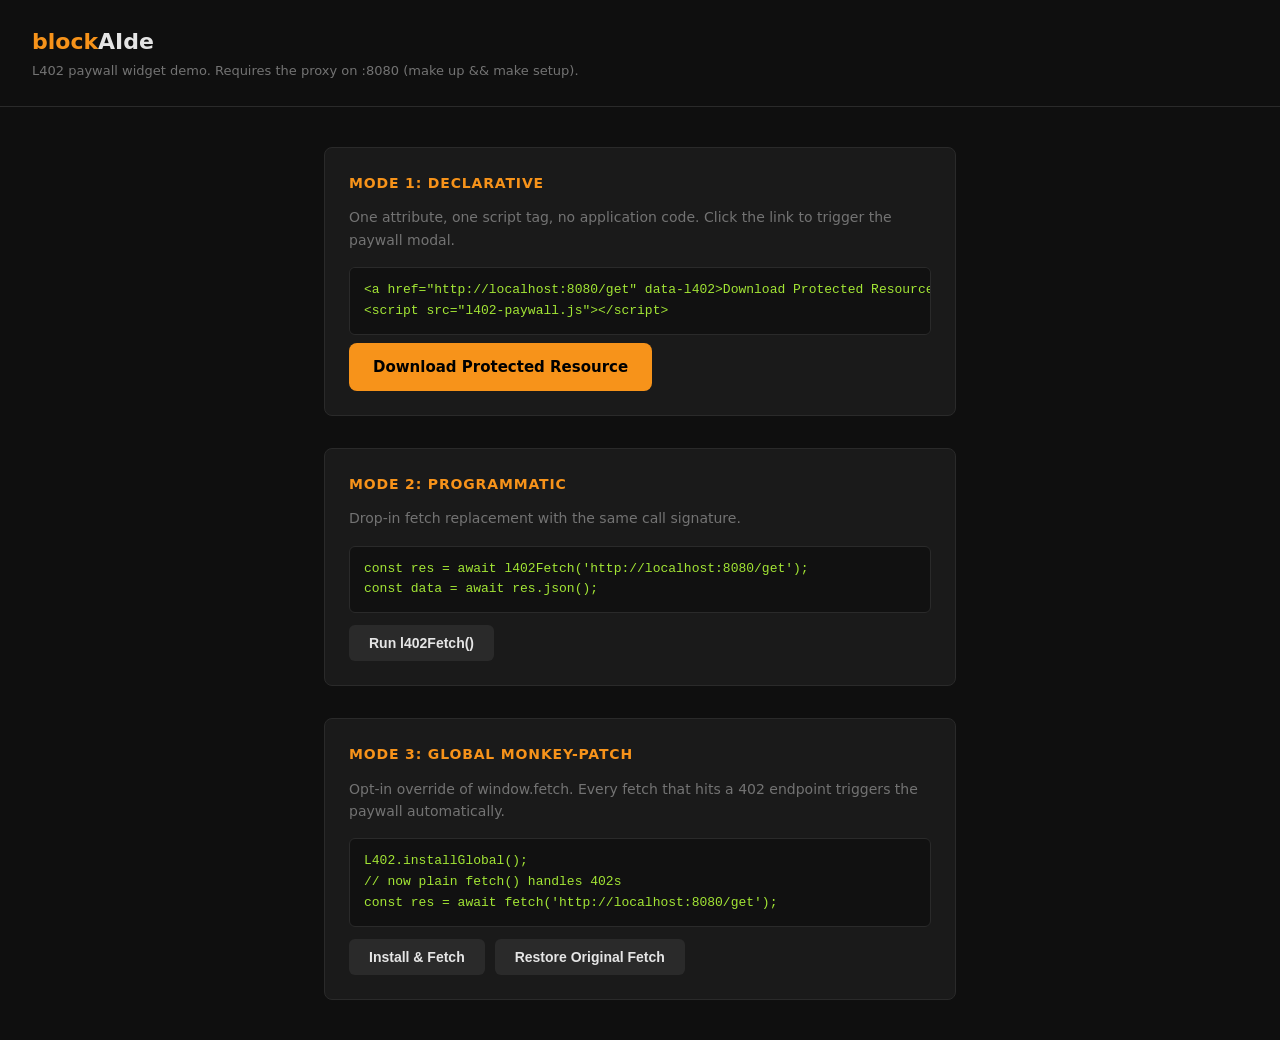
==== examples/browser-paywall/index.html @ f7b914ad "Add L402 client widget and demo page Single self-contained browser client (examples/browser-paywall/" ====
<!DOCTYPE html>
<html lang="en">
<head>
  <meta charset="UTF-8">
  <meta name="viewport" content="width=device-width, initial-scale=1.0">
  <title>blockAIde — L402 Paywall Widget Demo</title>
  <style>
    :root {
      --bg: #0f0f0f;
      --surface: #1a1a1a;
      --border: #2a2a2a;
      --orange: #f7931a;
      --text: #e5e5e5;
      --muted: #737373;
      --code-bg: #111;
      --code-text: #a3e635;
    }
    *, *::before, *::after { box-sizing: border-box; margin: 0; padding: 0; }
    body {
      background: var(--bg);
      color: var(--text);
      font-family: system-ui, -apple-system, sans-serif;
      font-size: 15px;
      line-height: 1.6;
      min-height: 100vh;
    }
    header {
      border-bottom: 1px solid var(--border);
      padding: 24px 32px;
    }
    header h1 { font-size: 22px; font-weight: 700; }
    header h1 span { color: var(--orange); }
    header p { color: var(--muted); font-size: 13px; margin-top: 2px; }
    main {
      max-width: 680px;
      margin: 0 auto;
      padding: 40px 24px;
      display: flex;
      flex-direction: column;
      gap: 32px;
    }
    .card {
      background: var(--surface);
      border: 1px solid var(--border);
      border-radius: 8px;
      padding: 24px;
    }
    .card h2 {
      font-size: 14px;
      font-weight: 700;
      letter-spacing: .06em;
      text-transform: uppercase;
      color: var(--orange);
      margin-bottom: 12px;
    }
    .card p { color: var(--muted); font-size: 14px; margin-bottom: 16px; }
    .demo-link {
      display: inline-flex;
      align-items: center;
      gap: 8px;
      padding: 12px 24px;
      background: var(--orange);
      color: #000;
      text-decoration: none;
      border-radius: 8px;
      font-weight: 600;
      font-size: 15px;
      transition: background .15s;
    }
    .demo-link:hover { background: #e8841a; }
    .code {
      background: var(--code-bg);
      border: 1px solid var(--border);
      border-radius: 6px;
      padding: 12px 14px;
      font-family: 'Menlo', 'Monaco', 'Consolas', monospace;
      font-size: 13px;
      color: var(--code-text);
      white-space: pre;
      overflow-x: auto;
      margin: 8px 0;
    }
    .btn {
      display: inline-flex;
      align-items: center;
      gap: 6px;
      padding: 10px 20px;
      border-radius: 6px;
      border: none;
      cursor: pointer;
      font-size: 14px;
      font-weight: 600;
      transition: all .15s;
      background: var(--border);
      color: var(--text);
    }
    .btn:hover { background: #333; }
    .row { display: flex; gap: 10px; flex-wrap: wrap; align-items: center; margin-top: 12px; }
    #programmatic-result {
      margin-top: 12px;
      display: none;
    }
    .label { font-size: 12px; color: var(--muted); margin-bottom: 4px; }
  </style>
</head>
<body>

<header>
  <h1><span>block</span>AIde</h1>
  <p>L402 paywall widget demo. Requires the proxy on :8080 (make up && make setup).</p>
</header>

<main>

  <!-- Mode 1: Declarative -->
  <div class="card">
    <h2>Mode 1: Declarative</h2>
    <p>One attribute, one script tag, no application code. Click the link to trigger the paywall modal.</p>
    <div class="code">&lt;a href="http://localhost:8080/get" data-l402&gt;Download Protected Resource&lt;/a&gt;
&lt;script src="l402-paywall.js"&gt;&lt;/script&gt;</div>
    <a href="http://localhost:8080/get" data-l402 class="demo-link">Download Protected Resource</a>
  </div>

  <!-- Mode 2: Programmatic -->
  <div class="card">
    <h2>Mode 2: Programmatic</h2>
    <p>Drop-in fetch replacement with the same call signature.</p>
    <div class="code">const res = await l402Fetch('http://localhost:8080/get');
const data = await res.json();</div>
    <div class="row">
      <button class="btn" onclick="demoProgrammatic()">Run l402Fetch()</button>
    </div>
    <div id="programmatic-result">
      <div class="label">Response body</div>
      <div class="code" id="programmatic-body" style="color:#94a3b8;max-height:200px;overflow-y:auto;white-space:pre-wrap"></div>
    </div>
  </div>

  <!-- Mode 3: Global -->
  <div class="card">
    <h2>Mode 3: Global Monkey-Patch</h2>
    <p>Opt-in override of window.fetch. Every fetch that hits a 402 endpoint triggers the paywall automatically.</p>
    <div class="code">L402.installGlobal();
// now plain fetch() handles 402s
const res = await fetch('http://localhost:8080/get');</div>
    <div class="row">
      <button class="btn" id="btn-install" onclick="demoGlobal()">Install & Fetch</button>
      <button class="btn" onclick="demoRestore()">Restore Original Fetch</button>
    </div>
    <div id="global-result" style="display:none;margin-top:12px">
      <div class="label">Response body</div>
      <div class="code" id="global-body" style="color:#94a3b8;max-height:200px;overflow-y:auto;white-space:pre-wrap"></div>
    </div>
  </div>

</main>

<script src="l402-paywall.js"></script>
<script>
  async function demoProgrammatic() {
    try {
      var res = await l402Fetch('http://localhost:8080/get');
      if (!res.ok) return;
      var data = await res.json();
      document.getElementById('programmatic-body').textContent = JSON.stringify(data, null, 2);
      document.getElementById('programmatic-result').style.display = 'block';
    } catch (e) {}
  }

  async function demoGlobal() {
    L402.installGlobal();
    try {
      var res = await fetch('http://localhost:8080/get');
      if (!res.ok) return;
      var data = await res.json();
      document.getElementById('global-body').textContent = JSON.stringify(data, null, 2);
      document.getElementById('global-result').style.display = 'block';
    } catch (e) {}
    L402.restoreGlobal();
  }

  function demoRestore() {
    L402.restoreGlobal();
  }
</script>
</body>
</html>
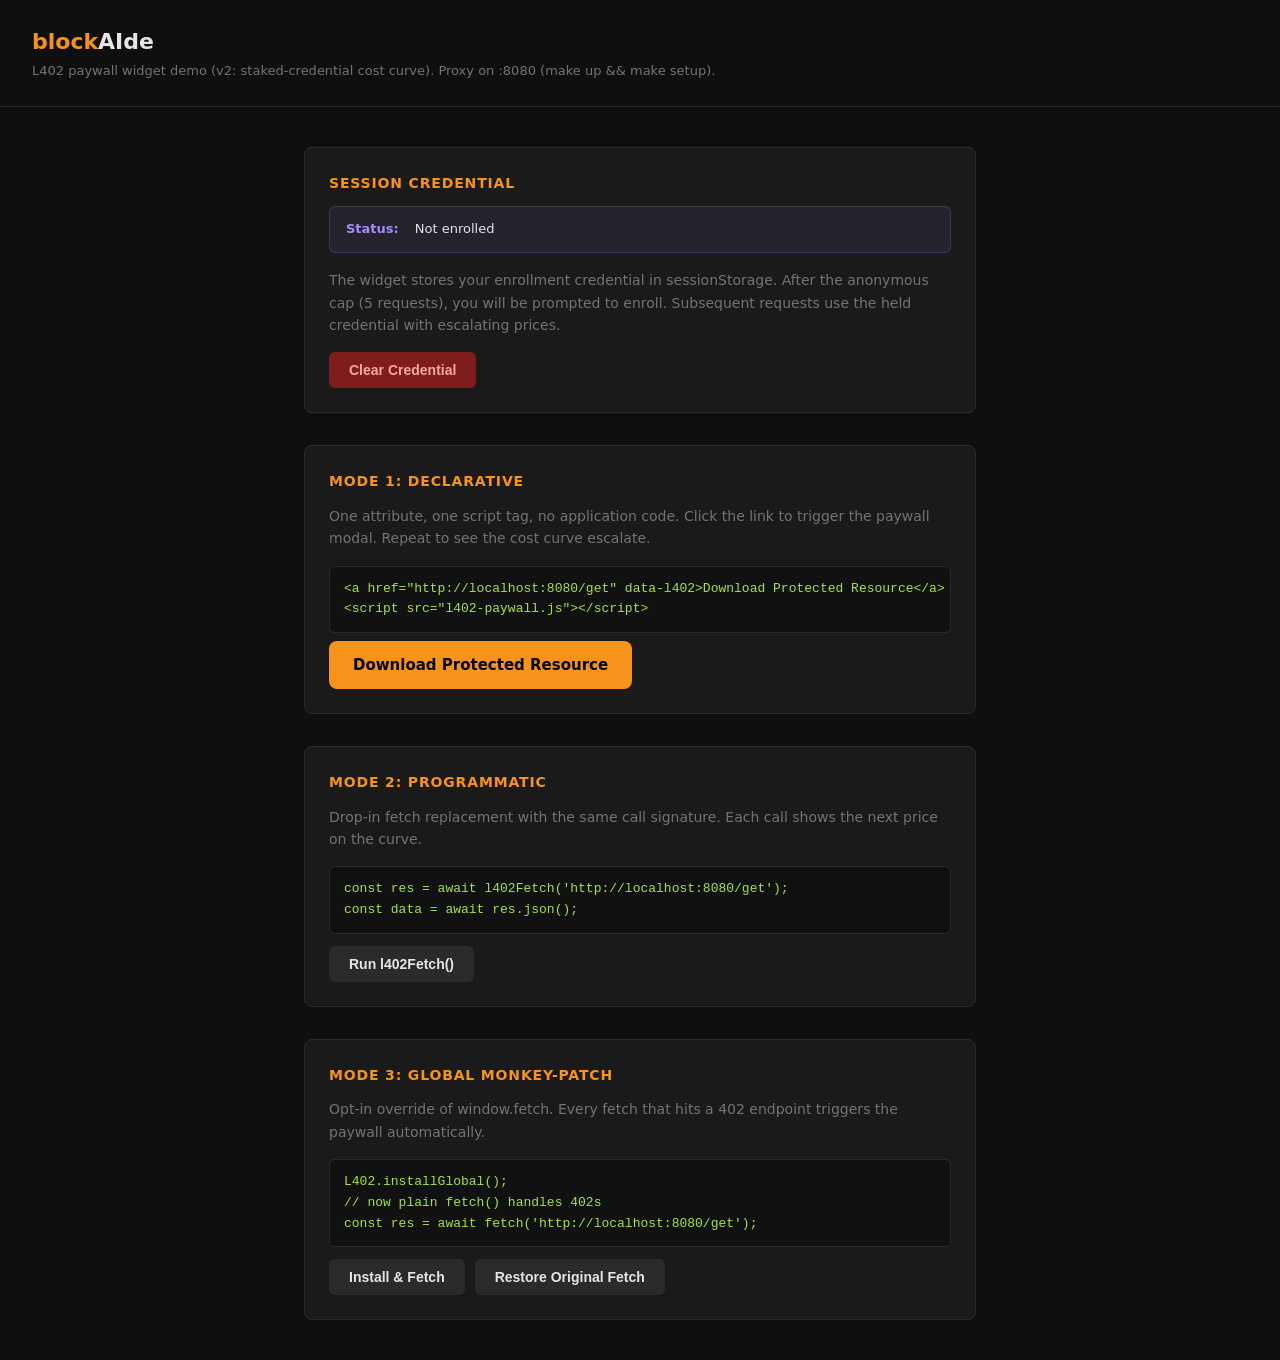
==== commit 53d37314: "Add v2 staked-credential cost curve and update README Server-side: three-tier metering (anonymous fl" ====
--- a/examples/browser-paywall/index.html
+++ b/examples/browser-paywall/index.html
@@ -10,6 +10,7 @@
       --surface: #1a1a1a;
       --border: #2a2a2a;
       --orange: #f7931a;
+      --purple: #a78bfa;
       --text: #e5e5e5;
       --muted: #737373;
       --code-bg: #111;
@@ -32,7 +33,7 @@
     header h1 span { color: var(--orange); }
     header p { color: var(--muted); font-size: 13px; margin-top: 2px; }
     main {
-      max-width: 680px;
+      max-width: 720px;
       margin: 0 auto;
       padding: 40px 24px;
       display: flex;
@@ -95,27 +96,55 @@
       color: var(--text);
     }
     .btn:hover { background: #333; }
+    .btn-danger { background: #7f1d1d; color: #fca5a5; }
+    .btn-danger:hover { background: #991b1b; }
     .row { display: flex; gap: 10px; flex-wrap: wrap; align-items: center; margin-top: 12px; }
-    #programmatic-result {
+    .status-bar {
+      display: flex;
+      gap: 16px;
+      align-items: center;
+      padding: 12px 16px;
+      background: rgba(167, 139, 250, .08);
+      border: 1px solid rgba(167, 139, 250, .2);
+      border-radius: 6px;
+      font-size: 13px;
+      margin-bottom: 16px;
+    }
+    .status-bar .label { color: var(--purple); font-weight: 600; margin-bottom: 0; }
+    .status-bar .val { color: var(--text); }
+    .result-box {
       margin-top: 12px;
       display: none;
     }
-    .label { font-size: 12px; color: var(--muted); margin-bottom: 4px; }
+    .result-label { font-size: 12px; color: var(--muted); margin-bottom: 4px; }
   </style>
 </head>
 <body>
 
 <header>
   <h1><span>block</span>AIde</h1>
-  <p>L402 paywall widget demo. Requires the proxy on :8080 (make up && make setup).</p>
+  <p>L402 paywall widget demo (v2: staked-credential cost curve). Proxy on :8080 (make up && make setup).</p>
 </header>
 
 <main>
+
+  <!-- Credential status -->
+  <div class="card" id="cred-card">
+    <h2>Session Credential</h2>
+    <div class="status-bar">
+      <span class="label">Status:</span>
+      <span class="val" id="cred-status">Not enrolled</span>
+    </div>
+    <p>The widget stores your enrollment credential in sessionStorage. After the anonymous cap (5 requests), you will be prompted to enroll. Subsequent requests use the held credential with escalating prices.</p>
+    <div class="row">
+      <button class="btn btn-danger" onclick="clearCredential()">Clear Credential</button>
+    </div>
+  </div>
 
   <!-- Mode 1: Declarative -->
   <div class="card">
     <h2>Mode 1: Declarative</h2>
-    <p>One attribute, one script tag, no application code. Click the link to trigger the paywall modal.</p>
+    <p>One attribute, one script tag, no application code. Click the link to trigger the paywall modal. Repeat to see the cost curve escalate.</p>
     <div class="code">&lt;a href="http://localhost:8080/get" data-l402&gt;Download Protected Resource&lt;/a&gt;
 &lt;script src="l402-paywall.js"&gt;&lt;/script&gt;</div>
     <a href="http://localhost:8080/get" data-l402 class="demo-link">Download Protected Resource</a>
@@ -124,14 +153,14 @@
   <!-- Mode 2: Programmatic -->
   <div class="card">
     <h2>Mode 2: Programmatic</h2>
-    <p>Drop-in fetch replacement with the same call signature.</p>
+    <p>Drop-in fetch replacement with the same call signature. Each call shows the next price on the curve.</p>
     <div class="code">const res = await l402Fetch('http://localhost:8080/get');
 const data = await res.json();</div>
     <div class="row">
       <button class="btn" onclick="demoProgrammatic()">Run l402Fetch()</button>
     </div>
-    <div id="programmatic-result">
-      <div class="label">Response body</div>
+    <div id="programmatic-result" class="result-box">
+      <div class="result-label">Response body</div>
       <div class="code" id="programmatic-body" style="color:#94a3b8;max-height:200px;overflow-y:auto;white-space:pre-wrap"></div>
     </div>
   </div>
@@ -147,8 +176,8 @@
       <button class="btn" id="btn-install" onclick="demoGlobal()">Install & Fetch</button>
       <button class="btn" onclick="demoRestore()">Restore Original Fetch</button>
     </div>
-    <div id="global-result" style="display:none;margin-top:12px">
-      <div class="label">Response body</div>
+    <div id="global-result" class="result-box">
+      <div class="result-label">Response body</div>
       <div class="code" id="global-body" style="color:#94a3b8;max-height:200px;overflow-y:auto;white-space:pre-wrap"></div>
     </div>
   </div>
@@ -157,9 +186,30 @@
 
 <script src="l402-paywall.js"></script>
 <script>
+  function updateCredStatus() {
+    var cred = L402.credential.get();
+    var el = document.getElementById('cred-status');
+    if (cred) {
+      el.textContent = 'Enrolled (credential held in sessionStorage)';
+      el.style.color = '#a78bfa';
+    } else {
+      el.textContent = 'Not enrolled';
+      el.style.color = '';
+    }
+  }
+
+  function clearCredential() {
+    L402.credential.clear();
+    updateCredStatus();
+  }
+
+  updateCredStatus();
+  setInterval(updateCredStatus, 1000);
+
   async function demoProgrammatic() {
     try {
       var res = await l402Fetch('http://localhost:8080/get');
+      updateCredStatus();
       if (!res.ok) return;
       var data = await res.json();
       document.getElementById('programmatic-body').textContent = JSON.stringify(data, null, 2);
@@ -171,6 +221,7 @@
     L402.installGlobal();
     try {
       var res = await fetch('http://localhost:8080/get');
+      updateCredStatus();
       if (!res.ok) return;
       var data = await res.json();
       document.getElementById('global-body').textContent = JSON.stringify(data, null, 2);
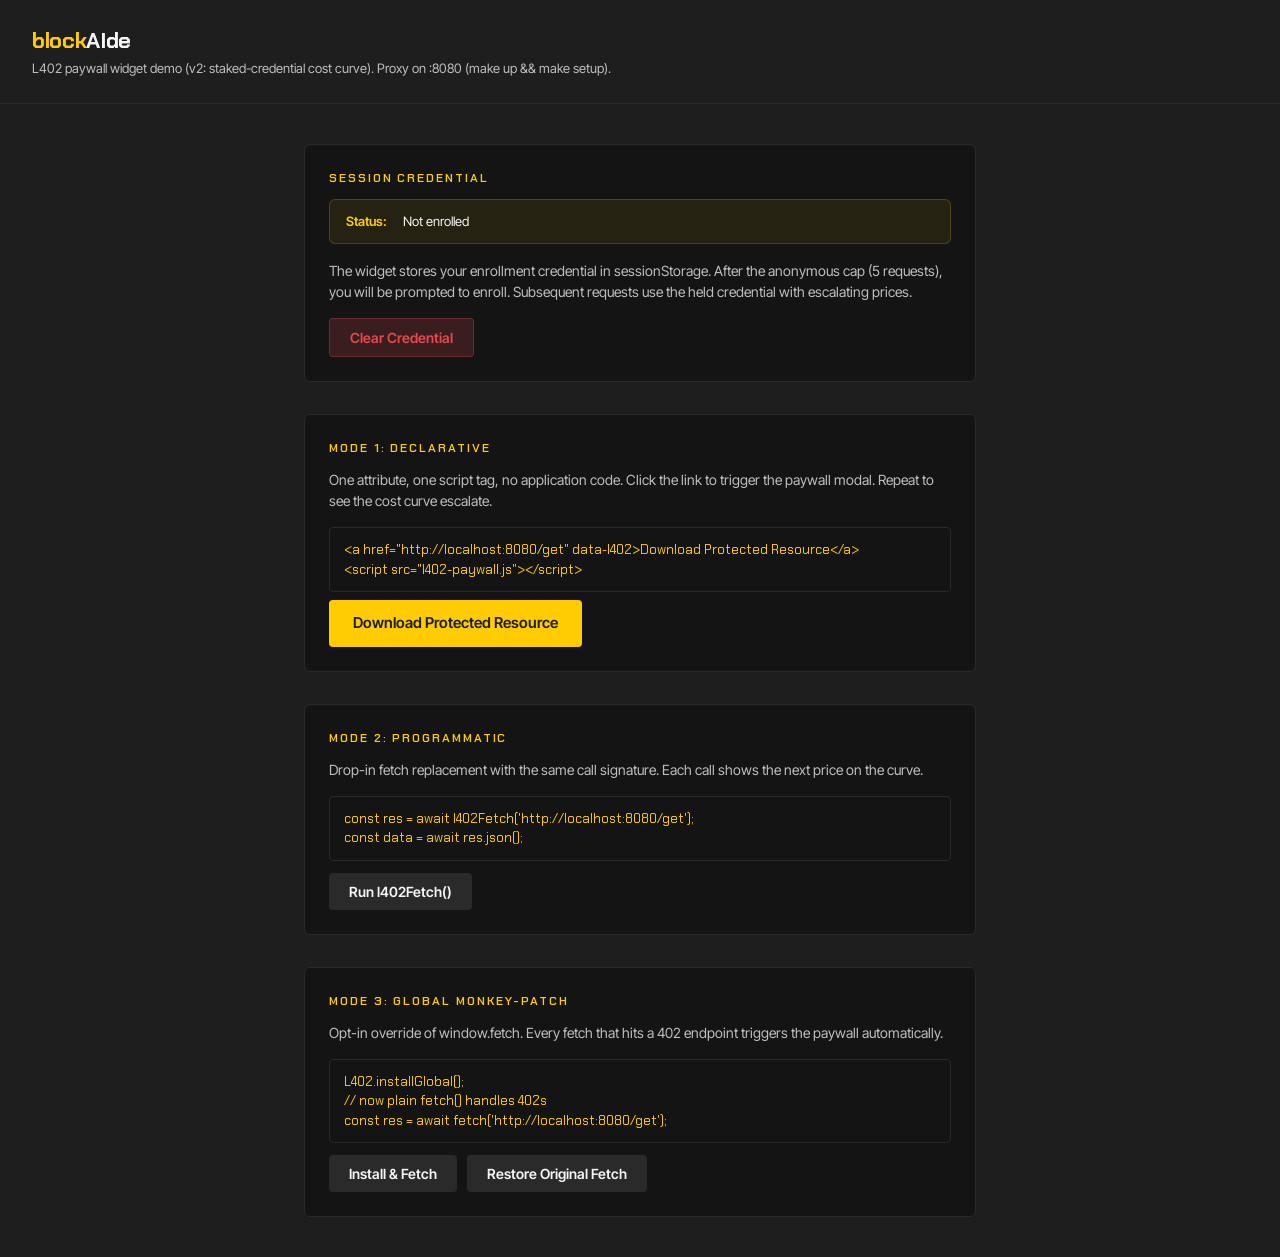
==== commit 74d33382: "Restyle browser examples to VX design system Replace Google Fonts and ad-hoc tokens with VX brand fo" ====
--- a/examples/browser-paywall/index.html
+++ b/examples/browser-paywall/index.html
@@ -5,32 +5,74 @@
   <meta name="viewport" content="width=device-width, initial-scale=1.0">
   <title>blockAIde — L402 Paywall Widget Demo</title>
   <style>
+    /* --- VX font-face declarations (local) --- */
+    @font-face {
+      font-family: 'Inter Tight';
+      src: url('../../vx-design/fonts/InterTight-VariableFont_wght.ttf') format('truetype-variations');
+      font-weight: 100 900;
+      font-style: normal;
+      font-display: swap;
+    }
+    @font-face {
+      font-family: 'Inter Tight';
+      src: url('../../vx-design/fonts/InterTight-Italic-VariableFont_wght.ttf') format('truetype-variations');
+      font-weight: 100 900;
+      font-style: italic;
+      font-display: swap;
+    }
+    @font-face {
+      font-family: 'Chakra Petch';
+      src: url('../../vx-design/fonts/ChakraPetch-Regular.ttf') format('truetype');
+      font-weight: 400;
+      font-style: normal;
+      font-display: swap;
+    }
+    @font-face {
+      font-family: 'Chakra Petch';
+      src: url('../../vx-design/fonts/ChakraPetch-SemiBold.ttf') format('truetype');
+      font-weight: 600;
+      font-style: normal;
+      font-display: swap;
+    }
+    @font-face {
+      font-family: 'Chakra Petch';
+      src: url('../../vx-design/fonts/ChakraPetch-Bold.ttf') format('truetype');
+      font-weight: 700;
+      font-style: normal;
+      font-display: swap;
+    }
+
     :root {
-      --bg: #0f0f0f;
-      --surface: #1a1a1a;
-      --border: #2a2a2a;
-      --orange: #f7931a;
-      --purple: #a78bfa;
-      --text: #e5e5e5;
-      --muted: #737373;
-      --code-bg: #111;
-      --code-text: #a3e635;
+      --bg: #1E1E1E;
+      --surface: #141414;
+      --border: #2A2A2A;
+      --accent: #FFCB03;
+      --text: #F5F5F5;
+      --muted: #BEBEBE;
+      --code-bg: #141414;
+      --code-text: #FFCB03;
+      --bad-red: #E5484D;
     }
     *, *::before, *::after { box-sizing: border-box; margin: 0; padding: 0; }
     body {
       background: var(--bg);
       color: var(--text);
-      font-family: system-ui, -apple-system, sans-serif;
+      font-family: 'Inter Tight', 'Helvetica Neue', Arial, sans-serif;
       font-size: 15px;
-      line-height: 1.6;
+      line-height: 1.5;
       min-height: 100vh;
     }
     header {
       border-bottom: 1px solid var(--border);
       padding: 24px 32px;
     }
-    header h1 { font-size: 22px; font-weight: 700; }
-    header h1 span { color: var(--orange); }
+    header h1 {
+      font-family: 'Chakra Petch', 'Inter Tight', sans-serif;
+      font-size: 22px;
+      font-weight: 700;
+      letter-spacing: -0.015em;
+    }
+    header h1 span { color: var(--accent); }
     header p { color: var(--muted); font-size: 13px; margin-top: 2px; }
     main {
       max-width: 720px;
@@ -43,15 +85,16 @@
     .card {
       background: var(--surface);
       border: 1px solid var(--border);
-      border-radius: 8px;
+      border-radius: 6px;
       padding: 24px;
     }
     .card h2 {
-      font-size: 14px;
-      font-weight: 700;
-      letter-spacing: .06em;
+      font-family: 'Chakra Petch', 'Inter Tight', sans-serif;
+      font-size: 12px;
+      font-weight: 600;
+      letter-spacing: 0.16em;
       text-transform: uppercase;
-      color: var(--orange);
+      color: var(--accent);
       margin-bottom: 12px;
     }
     .card p { color: var(--muted); font-size: 14px; margin-bottom: 16px; }
@@ -60,21 +103,22 @@
       align-items: center;
       gap: 8px;
       padding: 12px 24px;
-      background: var(--orange);
-      color: #000;
+      background: var(--accent);
+      color: #1E1E1E;
       text-decoration: none;
-      border-radius: 8px;
+      border-radius: 4px;
       font-weight: 600;
       font-size: 15px;
-      transition: background .15s;
-    }
-    .demo-link:hover { background: #e8841a; }
+      transition: opacity 200ms cubic-bezier(0.2, 0.7, 0.2, 1);
+    }
+    .demo-link:hover { opacity: 0.88; }
+    .demo-link:active { opacity: 0.92; transform: translateY(0.5px); }
     .code {
       background: var(--code-bg);
       border: 1px solid var(--border);
-      border-radius: 6px;
+      border-radius: 4px;
       padding: 12px 14px;
-      font-family: 'Menlo', 'Monaco', 'Consolas', monospace;
+      font-family: 'Chakra Petch', ui-monospace, SFMono-Regular, Menlo, monospace;
       font-size: 13px;
       color: var(--code-text);
       white-space: pre;
@@ -86,31 +130,33 @@
       align-items: center;
       gap: 6px;
       padding: 10px 20px;
-      border-radius: 6px;
+      border-radius: 4px;
       border: none;
       cursor: pointer;
+      font-family: 'Inter Tight', 'Helvetica Neue', Arial, sans-serif;
       font-size: 14px;
       font-weight: 600;
-      transition: all .15s;
+      transition: opacity 200ms cubic-bezier(0.2, 0.7, 0.2, 1);
       background: var(--border);
       color: var(--text);
     }
-    .btn:hover { background: #333; }
-    .btn-danger { background: #7f1d1d; color: #fca5a5; }
-    .btn-danger:hover { background: #991b1b; }
+    .btn:hover { opacity: 0.88; }
+    .btn:active { opacity: 0.92; transform: translateY(0.5px); }
+    .btn-danger { background: rgba(229, 72, 77, 0.18); color: var(--bad-red); border: 1px solid rgba(229, 72, 77, 0.3); }
+    .btn-danger:hover { opacity: 0.88; }
     .row { display: flex; gap: 10px; flex-wrap: wrap; align-items: center; margin-top: 12px; }
     .status-bar {
       display: flex;
       gap: 16px;
       align-items: center;
       padding: 12px 16px;
-      background: rgba(167, 139, 250, .08);
-      border: 1px solid rgba(167, 139, 250, .2);
+      background: rgba(255, 203, 3, 0.08);
+      border: 1px solid rgba(255, 203, 3, 0.2);
       border-radius: 6px;
       font-size: 13px;
       margin-bottom: 16px;
     }
-    .status-bar .label { color: var(--purple); font-weight: 600; margin-bottom: 0; }
+    .status-bar .label { color: var(--accent); font-weight: 600; margin-bottom: 0; }
     .status-bar .val { color: var(--text); }
     .result-box {
       margin-top: 12px;
@@ -161,7 +207,7 @@
     </div>
     <div id="programmatic-result" class="result-box">
       <div class="result-label">Response body</div>
-      <div class="code" id="programmatic-body" style="color:#94a3b8;max-height:200px;overflow-y:auto;white-space:pre-wrap"></div>
+      <div class="code" id="programmatic-body" style="color:#BEBEBE;max-height:200px;overflow-y:auto;white-space:pre-wrap"></div>
     </div>
   </div>
 
@@ -178,7 +224,7 @@
     </div>
     <div id="global-result" class="result-box">
       <div class="result-label">Response body</div>
-      <div class="code" id="global-body" style="color:#94a3b8;max-height:200px;overflow-y:auto;white-space:pre-wrap"></div>
+      <div class="code" id="global-body" style="color:#BEBEBE;max-height:200px;overflow-y:auto;white-space:pre-wrap"></div>
     </div>
   </div>
 
@@ -191,7 +237,7 @@
     var el = document.getElementById('cred-status');
     if (cred) {
       el.textContent = 'Enrolled (credential held in sessionStorage)';
-      el.style.color = '#a78bfa';
+      el.style.color = '#FFCB03';
     } else {
       el.textContent = 'Not enrolled';
       el.style.color = '';
